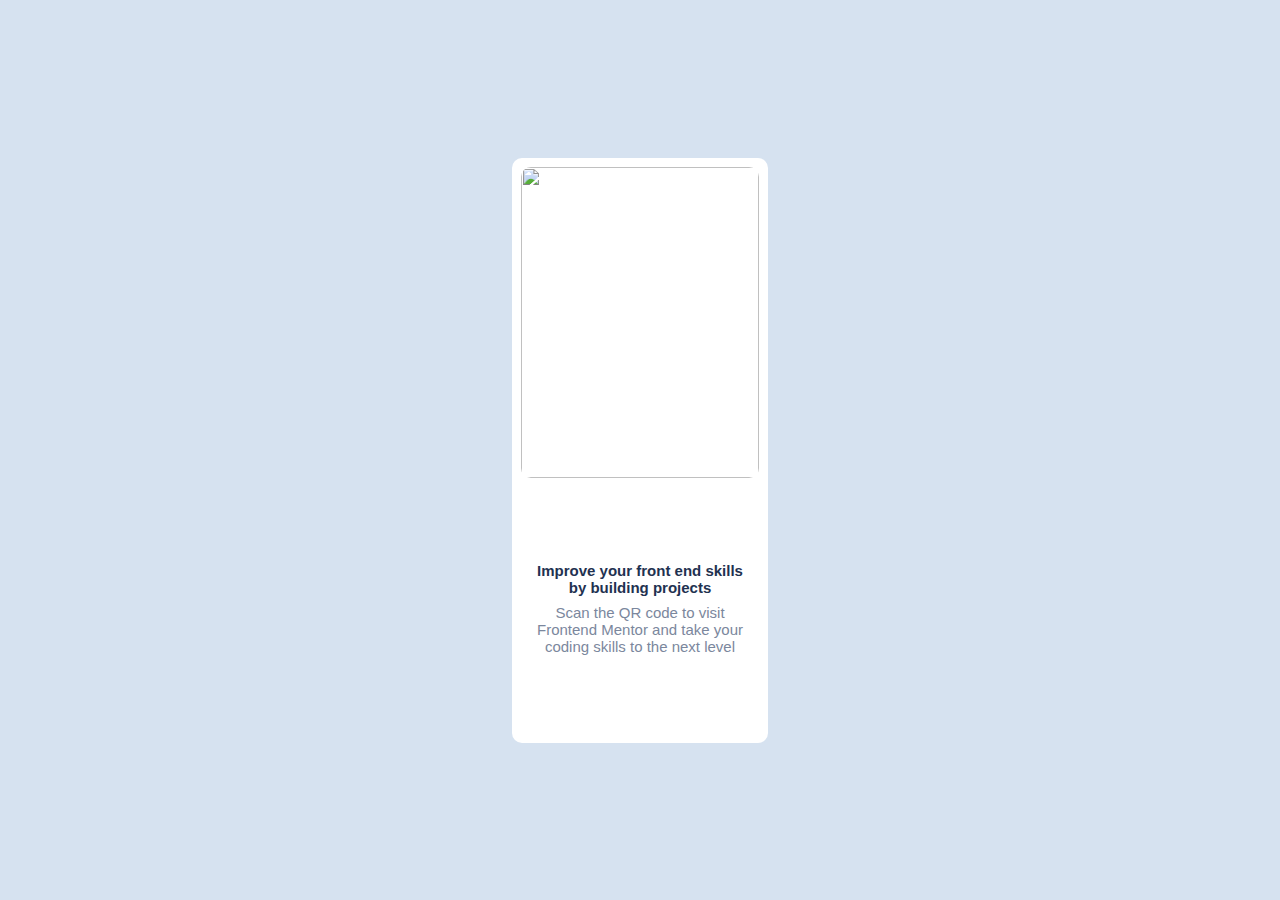
==== index.html @ dbd37d85 "Add files via upload" ====
<!DOCTYPE html>
<html lang="en">

<head>
    <meta charset="UTF-8">
    <meta http-equiv="X-UA-Compatible" content="IE=edge">
    <meta name="viewport" content="width=device-width, initial-scale=1.0">
    <title>Document</title>
    <link rel="stylesheet" href="style.css">
</head>

<body>
    
    <section>
        <div class="main-box">
            <div class="image-box">
                <img src="\frontEndMentor\qr-code-component-main\images\image-qr-code.png" alt="">
            </div>
            <div class="text-box">
                <h4 class="header">Improve your front end skills by building projects</h4>
                <p>Scan the QR code to visit Frontend Mentor and take your coding skills to the next level</p>
            </div>
        </div>
    </section>
</body>

</html>
---- style.css ----
@import url('https://fonts.google.com/specimen/Outfit');


*{
    margin: 0;
    padding: 0;
    box-sizing: border-box;
    /* add fonr family using external link */
}

body{
    background-color:hsl(212, 45%, 89%) ;
    font-family: 'Outfit',sans-serif;
    font-size: 15px;
    
}

p{
    /* font-size: 15px; */
    font-weight: 400;
    color: hsl(220, 15%, 55%);
}

.header{
    font-weight: 700;
    color: hsl(218, 44%, 22%);
    margin:5px 0 8px 0;
}

section{
    display: flex; 
    justify-content: center;
    align-items: center;
    /* border: 2px dotted purple; */
    height: 100vh;
     
}

.main-box{
    /* border: 1px solid red; */
    border-radius: 10px;
    padding: 9px;
    background-color: hsl(0, 0%, 100%);
    margin: 0 auto;
    height: 65vh;
    width:20%;
    min-width: 200px;
    /* position: absolute; */
    /* top: 50%;
    transform: translateY(-50%); */
    overflow: hidden;
   
}

 .image-box{
     
    /* border: 2px solid orange; */
    width: 100%;  
    height:55% ;  
    border-radius: 10px;
    /* background-image: url('\frontEndMentor\qr-code-component-main\images\image-qr-code.png');
    background-repeat: no-repeat;
    background-position: center center;
    background-size: cover; */
}

img{
    width: 100%;
    height:100%;
    object-fit: cover;
    background-position: center center;
    object-position: center center;
    /* overflow: hidden; */
    border-radius: 10px;

     
}
.text-box{
    /* border: 1px solid green; */
    height:45% ;  
    margin: 0 auto;
    text-align: center;
    top: 0;
    bottom: 0;
    align-content: center;
    padding: 3%;
}
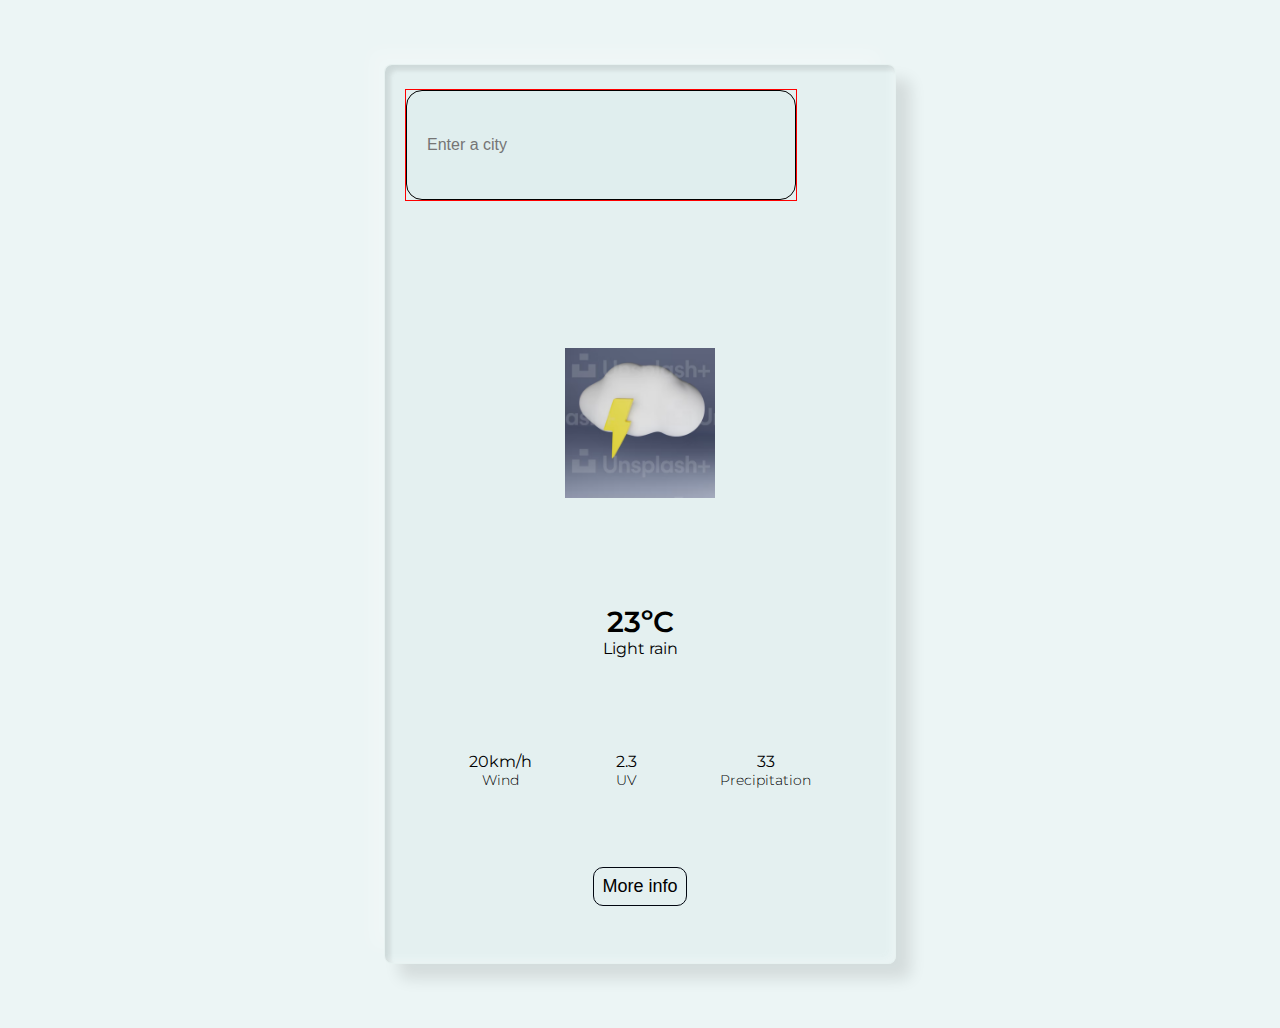
==== commit 171ae1a4: "Rename home.html to index.html" ====
--- a/index.html
+++ b/index.html
@@ -1,27 +1,110 @@
-<!DOCTYPE html>
-<html lang="en">
-
-<head>
-    <meta charset="UTF-8">
-    <meta http-equiv="X-UA-Compatible" content="IE=edge">
-    <meta name="viewport" content="width=device-width, initial-scale=1.0">
-    <title>Document</title>
-    <link rel="stylesheet" href="style.css">
-</head>
-
-<body>
-    
-    <section>
-        <div class="main-box">
-            <div class="image-box">
-                <img src="\frontEndMentor\qr-code-component-main\images\image-qr-code.png" alt="">
-            </div>
-            <div class="text-box">
-                <h4 class="header">Improve your front end skills by building projects</h4>
-                <p>Scan the QR code to visit Frontend Mentor and take your coding skills to the next level</p>
-            </div>
-        </div>
-    </section>
-</body>
-
-</html>+<!DOCTYPE html>
+<html lang="en">
+  <head>
+    <meta charset="UTF-8" />
+    <meta http-equiv="X-UA-Compatible" content="IE=edge" />
+    <meta name="viewport" content="width=device-width, initial-scale=1.0" />
+    <title>Document</title>
+    <link rel="stylesheet" href="style.css" />
+    <link
+      rel="stylesheet"
+      href="https://cdnjs.cloudflare.com/ajax/libs/font-awesome/6.3.0/css/all.min.css"
+      integrity="sha512-SzlrxWUlpfuzQ+pcUCosxcglQRNAq/DZjVsC0lE40xsADsfeQoEypE+enwcOiGjk/bSuGGKHEyjSoQ1zVisanQ=="
+      crossorigin="anonymous"
+      referrerpolicy="no-referrer"
+    />
+    <script defer src="index.js"></script>
+  </head>
+  <body>
+    <section class="main">
+      <section class="header">
+        <form class="location">
+          <a href="" class="location-dot"><i class="fa fa-location-dot"></i></a>
+          <input
+            type="text"
+            name="location"
+            id="location"
+            placeholder="Enter a city"
+          />
+          <a href="" class="searchBtn"
+            ><i class="fa fa-magnifying-glass"></i
+          ></a>
+        </form>
+
+        <div class="reload">
+          <a href="" class="reloadBtn"
+            ><i class="fa-solid fa-rotate-right"></i
+          ></a>
+        </div>
+      </section>
+
+      <section class="mid">
+        <div class="conditions">
+          <div class="icon">
+            <div class="img-container">
+              <img src="cloud.png" alt="cloud" />
+            </div>
+            <div class="temperature-container">
+              <p class="temperature">23ºC</p>
+            </div>
+            <div class="description-container">
+              <p class="description">Light rain</p>
+            </div>
+          </div>
+        </div>
+        <div class="other-conditions">
+          <div>
+            <i class="fa-solid fa-wind"></i>
+            <p class="wind-data">20km/h</p>
+            <p class="wind">Wind</p>
+          </div>
+          <div>
+            <i class="fa-regular fa-sun"></i>
+            <p class="uv-data">2.3</p>
+            <p class="uv">UV</p>
+          </div>
+          <div>
+            <i class="fa-solid fa-droplet"></i>
+            <p class="precip-data">33</p>
+            <p class="precip">Precipitation</p>
+          </div>
+        </div>
+      </section>
+
+      <section class="bottom">
+        <div class="more-info">
+          <button id="more-info-btn">More info</button>
+          <!-- <i class="fa fa-arrow-down"></i> -->
+        </div>
+
+        <div class="hidden-info-main">
+          <div class="hidden-info">
+            <div>
+              <i class="fa-solid fa-compass"></i>
+              <span>Wind direction</span>
+              <span class="wind-direction-data">data</span>
+            </div>
+            <div>
+              <i class="fa-solid fa-temperature-half"></i>
+              <span>Atmospheric pressure</span>
+              <span class="atm-pressure-data">data</span>
+            </div>
+            <div>
+              <i class="fa-solid fa-cloud"></i>
+              <span>Humidity</span>
+              <span class="humidity-data">data</span>
+            </div>
+            <div>
+              <i class="fa-solid fa-eye-slash"></i>
+              <span>Visibility</span>
+              <span class="visibility-data">data</span>
+            </div>
+          </div>
+          <div class="close-btn-div"><i class="fa fa-circle-xmark"></i></div>
+        </div>
+      </section>
+    </section>
+  </body>
+</html>
+<!-- src="//cdn.weatherapi.com/weather/64x64/day/296.png"
+                alt="icon" -->
--- a/style.css
+++ b/style.css
@@ -1,87 +1,313 @@
-@import url('https://fonts.google.com/specimen/Outfit');
-
-
-*{
-    margin: 0;
-    padding: 0;
-    box-sizing: border-box;
-    /* add fonr family using external link */
-}
-
-body{
-    background-color:hsl(212, 45%, 89%) ;
-    font-family: 'Outfit',sans-serif;
-    font-size: 15px;
-    
-}
-
-p{
-    /* font-size: 15px; */
-    font-weight: 400;
-    color: hsl(220, 15%, 55%);
-}
-
-.header{
-    font-weight: 700;
-    color: hsl(218, 44%, 22%);
-    margin:5px 0 8px 0;
-}
-
-section{
-    display: flex; 
-    justify-content: center;
-    align-items: center;
-    /* border: 2px dotted purple; */
-    height: 100vh;
-     
-}
-
-.main-box{
-    /* border: 1px solid red; */
-    border-radius: 10px;
-    padding: 9px;
-    background-color: hsl(0, 0%, 100%);
-    margin: 0 auto;
-    height: 65vh;
-    width:20%;
-    min-width: 200px;
-    /* position: absolute; */
-    /* top: 50%;
-    transform: translateY(-50%); */
-    overflow: hidden;
-   
-}
-
- .image-box{
-     
-    /* border: 2px solid orange; */
-    width: 100%;  
-    height:55% ;  
-    border-radius: 10px;
-    /* background-image: url('\frontEndMentor\qr-code-component-main\images\image-qr-code.png');
-    background-repeat: no-repeat;
-    background-position: center center;
-    background-size: cover; */
-}
-
-img{
-    width: 100%;
-    height:100%;
-    object-fit: cover;
-    background-position: center center;
-    object-position: center center;
-    /* overflow: hidden; */
-    border-radius: 10px;
-
-     
-}
-.text-box{
-    /* border: 1px solid green; */
-    height:45% ;  
-    margin: 0 auto;
-    text-align: center;
-    top: 0;
-    bottom: 0;
-    align-content: center;
-    padding: 3%;
-} +@import url("https://fonts.googleapis.com/css2?family=Montserrat:wght@400&display=swap");
+
+* {
+  margin: 0;
+  padding: 0;
+  box-sizing: border-box;
+}
+body {
+  font-family: "Montserrat", sans-serif;
+  display: flex;
+  justify-content: center;
+  align-items: center;
+  background-color: hsla(180, 30%, 89%, 0.514);
+  padding: 5% 0;
+}
+.main {
+  display: flex;
+  flex-direction: column;
+  /* align-items: space-between; */
+  justify-content: space-between;
+  background-color: hsla(180, 30%, 89%, 0.514);
+  box-shadow: -15px -15px 15px rgba(255, 255, 255, 0.2),
+    15px 15px 15px rgba(0, 0, 0, 0.1),
+    inset -5px -5px 5px rgba(255, 255, 255, 0.2),
+    inset 5px 5px 5px rgba(0, 0, 0, 0.1);
+  border: 1px solid rgba(235, 243, 241, 0.452);
+  height: 100vh;
+  margin: 0 30%;
+  width: 70%;
+  min-width: 500px;
+  border-radius: 8px;
+  /* background-color: white; */
+  /* padding: 5% 10%; */
+}
+/* .main > section{
+    flex: 1;
+} */
+
+/* header section */
+.header {
+  /* border: 1px solid red; */
+  display: flex;
+  flex: 0.5;
+}
+.header > .location {
+  width: 80%;
+  border: 1px solid red;
+  position: relative;
+  /* height: 70%; */
+  margin: 1.5rem 0;
+  margin-left: 20px;
+  /* background-color: rgba(122, 10, 192, 0.297); */
+  /* display: flex;
+  justify-content: center;
+  align-items: center; */
+  /* border: 1px solid red; */
+}
+
+.location * {
+  /* border: 1px solid red; */
+  height: 2rem;
+}
+
+.location > a {
+  text-decoration: none;
+  color: inherit;
+  position: absolute;
+  /* border: 1px solid blue; */
+  display: flex;
+  justify-content: center;
+  align-items: center;
+  height: 100%;
+  padding: 3px;
+  /* width: 15%; */
+}
+
+.location-dot {
+  top: 0;
+  left: 0;
+}
+.searchBtn {
+  top: 0;
+  right: 0;
+}
+/* .location-dot{
+  position: absolute;
+  top: 0;
+  right: 0;
+
+} */
+
+.location > input[type="text"] {
+  display: block;
+  width: 100%;
+  height: 100%;
+  padding: 0 20px;
+  font-size: inherit;
+  background-color: hsla(180, 30%, 89%, 0.514);
+  font-weight: 300;
+  border-radius: 16px;
+  border: 1px solid black;
+
+  /* line-height: 40px; */
+  /* padding-left: 10px; */
+  /* text-align: center; */
+}
+a > i {
+  font-size: 20px;
+  /* display: flex;
+  justify-content: center;
+  align-items: center; */
+}
+
+.fa-location-dot {
+  /* background-color: white; */
+  border-radius: 7px 0 0 7px;
+  /* border: 1px solid black; */
+  display: flex;
+  justify-content: center;
+  align-items: center;
+}
+.location > .fa-magnifying-glass {
+  background-color: white;
+  border-radius: 0 7px 7px 0;
+  /* border: 1px solid black; */
+}
+.header > .reload {
+  width: 20%;
+  /* background-color: rgba(24, 197, 203, 0.297); */
+  display: flex;
+  justify-content: center;
+  align-items: center;
+  /* font-size: 20px; */
+}
+
+.fa-rotate-right {
+  color: black;
+}
+
+/* mid section */
+.mid {
+  /* border: 2px solid green; */
+  flex: 2;
+}
+
+.mid > .conditions {
+  height: 70%;
+  /* border: 2px dotted orange; */
+  /* background-color: rgba(87, 170, 225, 0.539); */
+}
+
+.conditions > .icon {
+  /* border: 3px solid black; */
+  display: flex;
+  flex-direction: column;
+  align-items: center;
+  justify-content: space-evenly;
+  padding: 1rem;
+  height: 100%;
+}
+
+.description {
+  text-align: center;
+}
+
+/* .icon * {
+  /* border: 2px dotted purple; */
+/* display: block;  */
+
+.icon > .img-container {
+  flex: 1;
+  width: 100%;
+  display: flex;
+  align-items: center;
+  justify-content: center;
+}
+
+.img-container > img {
+  height: 150px;
+  width: 150px;
+  object-fit: cover;
+}
+
+.temperature-container > .temperature {
+  font-weight: 600;
+  font-size: 1.8rem;
+}
+
+.mid > .other-conditions {
+  /* border: 1px solid red; */
+  display: flex;
+  justify-content: space-evenly;
+  align-items: center;
+  height: 30%;
+}
+
+.other-conditions * {
+  text-align: center;
+}
+
+.wind,
+.uv,
+.precip {
+  font-size: 14px;
+  font-weight: 300;
+}
+
+/* bottom section */
+.bottom {
+  /* border: 1px solid blue; */
+  flex: 0.3;
+}
+
+.bottom > .more-info {
+  text-align: center;
+}
+
+.more-info * {
+  margin: 0.3rem;
+  font-size: 18px;
+  display: block;
+}
+
+#more-info-btn {
+  margin: 0 auto;
+  cursor: pointer;
+  padding: 8px;
+  border-radius: 10px;
+  border: 1px solid rgb(1, 6, 16);
+  background-color: inherit;
+  font-weight: 300;
+  transition: all 0.4s;
+}
+
+#more-info-btn:hover {
+  background-color: rgb(1, 6, 16);
+  color: white;
+  transform: translateY(-3px);
+}
+
+.hidden-info-main {
+  transition: all 0.3s ease-in-out;
+  display: none;
+  position: absolute;
+  top: 50%;
+  left: 50%;
+  transform: translate(-50%, -50%);
+  height: 100vh;
+  width: 100vw;
+  /* background-color: rgba(128, 119, 211, 0.461); */
+  backdrop-filter: blur(4px);
+  background: linear-gradient(
+    65deg,
+    rgba(134, 186, 220, 0.463),
+    rgba(167, 175, 220, 0.288),
+    rgba(128, 119, 211, 0.461)
+  );
+  /* display: flex; */
+  flex-direction: column;
+  justify-content: center;
+  align-items: center;
+}
+
+.hidden-info {
+  display: flex;
+  justify-content: center;
+  align-items: center;
+  border-radius: 16px;
+  border: 1px solid rgba(255, 255, 255, 0.3);
+  border-bottom: 1px solid rgba(255, 255, 255, 0.3);
+  border-right: 1px solid rgba(255, 255, 255, 0.2);
+  box-shadow: 0 25px 45px 0 rgba(0, 0, 0, 0.2);
+  background-color: white;
+  height: 60%;
+  width: 70%;
+  z-index: 1;
+  opacity: 2;
+  flex-direction: column;
+  justify-content: space-evenly;
+  align-items: center;
+}
+
+.hidden-info > * {
+  border-bottom: 1px solid black;
+  width: 80%;
+  display: flex;
+  align-items: center;
+  justify-content: space-between;
+  height: 2rem;
+  font-size: inherit;
+}
+
+.close-btn-div {
+  border: 1px solid red;
+  margin: 1rem;
+  padding: 1rem;
+}
+
+.fa-circle-xmark {
+  font-size: 30px;
+  cursor: pointer;
+  color: rgba(55, 54, 65, 0.413);
+}
+
+.show {
+  display: flex;
+}
+
+@media screen and (width <= 500px) {
+  .main {
+    width: 100%;
+  }
+}
